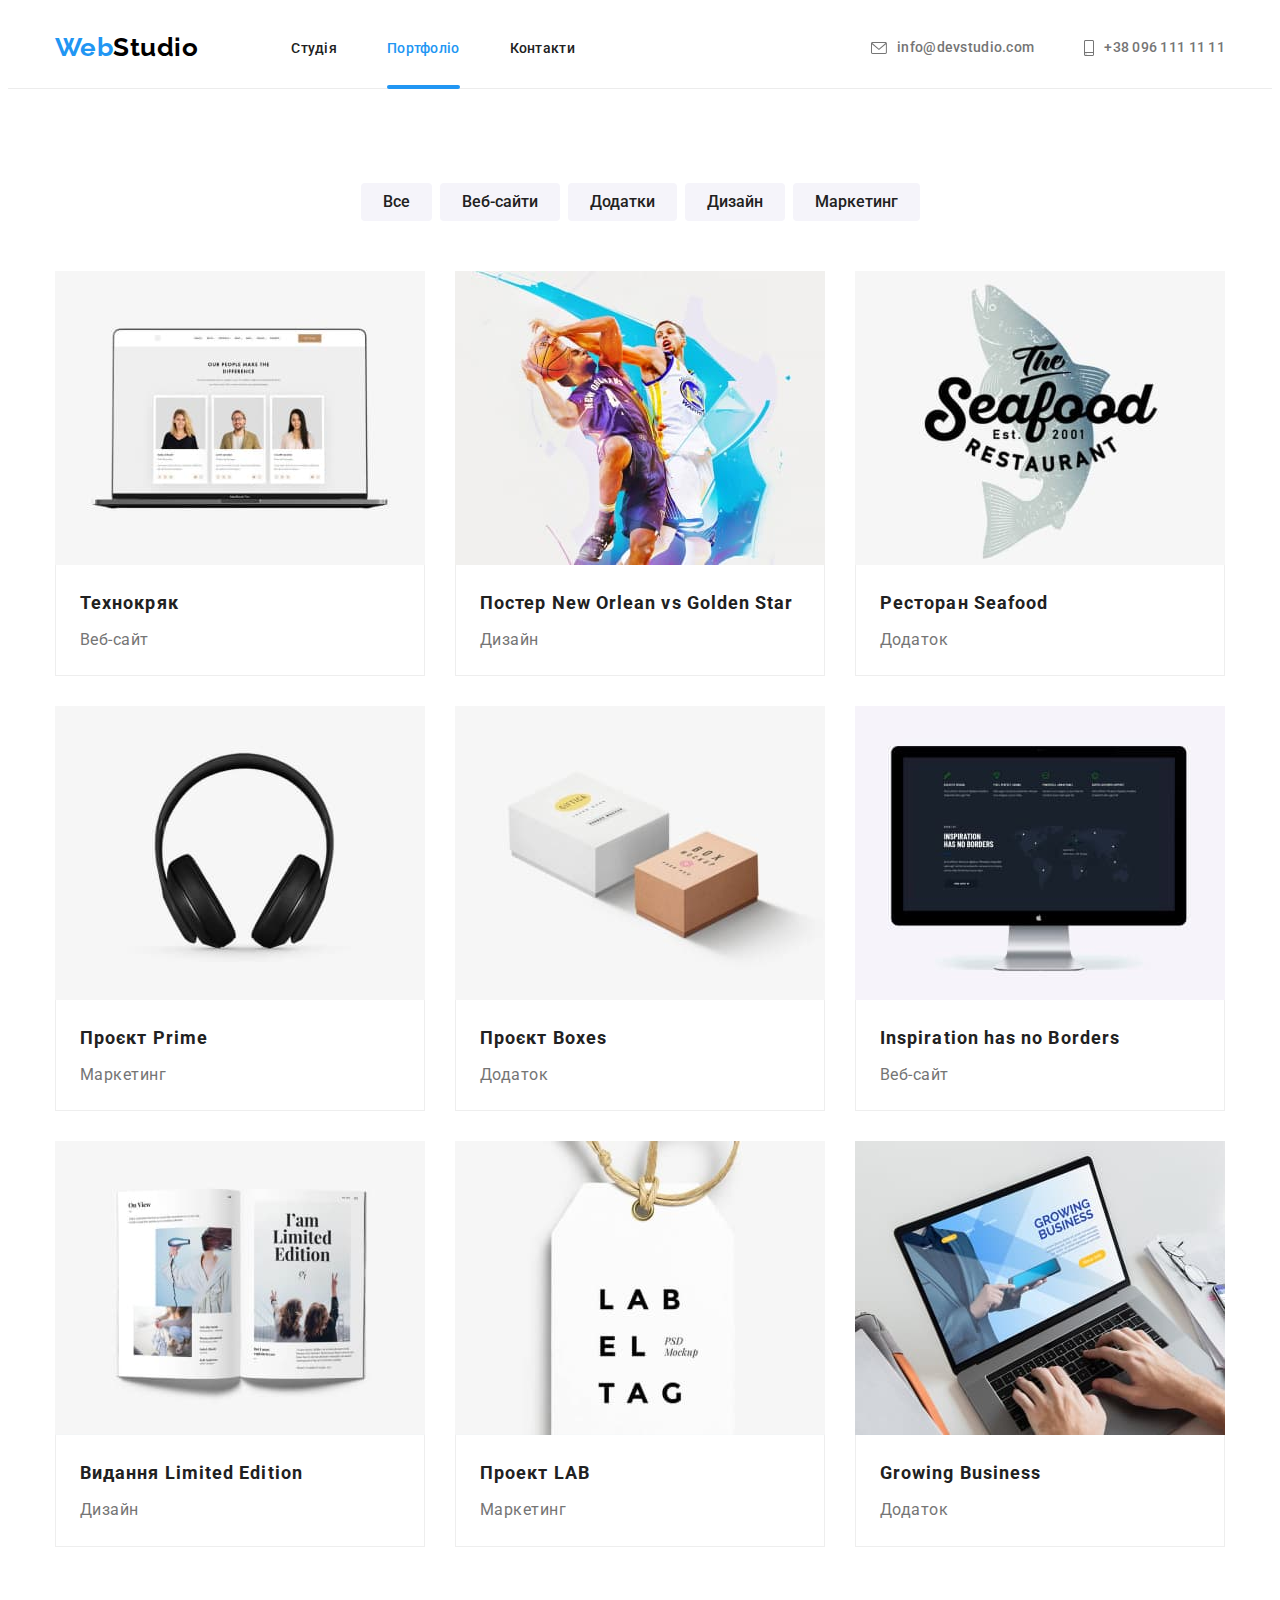
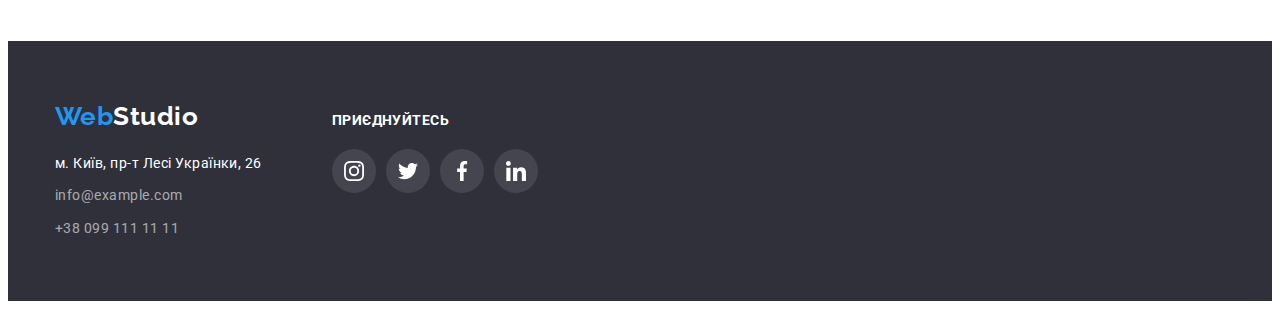
==== portfolio.html @ b7d9ddee "Добавив матеріали ДЗ 5" ====
<!DOCTYPE html>
<html lang="uk">
	<head>
		<meta charset="UTF-8" />
		<meta http-equiv="X-UA-Compatible" content="IE=edge" />
		<meta name="viewport" content="width=device-width, initial-scale=1.0" />
		<title>Document</title>
		<link
			rel="stylesheet"
			href="https://cdnjs.cloudflare.com/ajax/libs/modern-normalize/1.1.0/modern-normalize.min.css"
			integrity="sha512-wpPYUAdjBVSE4KJnH1VR1HeZfpl1ub8YT/NKx4PuQ5NmX2tKuGu6U/JRp5y+Y8XG2tV+wKQpNHVUX03MfMFn9Q=="
			crossorigin="anonymous"
			referrerpolicy="no-referrer"
		/>
		<link
			href="https://fonts.googleapis.com/css2?family=Edu+TAS+Beginner:wght@700&family=Raleway:wght@700&family=Roboto:wght@400;500;700;900&display=swap"
			rel="stylesheet"
		/>
		<link rel="stylesheet" href="./css/styles.css" />
	</head>
	<body>
		<header class="header">
			<div class="container">
				<nav class="nav">
					<a href="./index.html" class="logo"><span class="logo-color">Web</span>Studio</a>
					<ul class="list header-list">
						<li class="header-item"><a href="./index.html" class="nav-list">Студія</a></li>
						<li class="header-item"><a href="./portfolio.html" class="nav-list current">Портфоліо</a></li>
						<li class="header-item"><a href="" class="nav-list">Контакти</a></li>
					</ul>
				</nav>
				<ul class="contacts">
					<li class="contacts-item">
						<a href="mailto:info@devstudio.com" class="contacts-mail">
							<svg class="contacts-icon" width="16" height="12">
								<use href="./images/symbol-defs.svg#icon-envelope"></use>
							</svg>
							info@devstudio.com</a
						>
					</li>
					<li>
						<a href="tel:+380961111111" class="contacts-tel">
							<svg class="contacts-icon" width="10" height="16">
								<use href="./images/symbol-defs.svg#icon-smartphone"></use>
							</svg>
							+38 096 111 11 11</a
						>
					</li>
				</ul>
			</div>
		</header>

		<main>
			<section class="section">
				<div class="container">
					<h1 class="visually-hidden">Наши роботи</h1>
					<ul class="list-button">
						<li class="button-item"><button type="button" class="button">Все</button></li>
						<li class="button-item"><button type="button" class="button">Веб-сайти</button></li>
						<li class="button-item"><button type="button" class="button">Додатки</button></li>
						<li class="button-item"><button type="button" class="button">Дизайн</button></li>
						<li class="button-item"><button type="button" class="button">Маркетинг</button></li>
					</ul>
					<ul class="list-works">
						<li class="item-works">
							<a href="" class="works-link">
								<div class="overlay">
									<img src="./images/robota1.jpg" alt="Откритий ноутбук" width="370" height="294" class="image" />
									<p class="overlay-content">
										Ресурс пропонує комплексні пропозиції з різним рівнем функціоналу та сервісів. Все це дозволить
										відвідувачу отримати вичерпні відомості про компанію чи приватну особу.
									</p>
								</div>
								<div class="container-works">
									<h2 class="works-title">Технокряк</h2>
									<p class="works-text">Веб-сайт</p>
								</div>
							</a>
						</li>
						<li class="item-works">
							<a href="" class="works-link">
								<div class="overlay">
									<img src="./images/robota2.jpg" alt="Два баскитболиста" width="370" height="294" />

									<p class="overlay-content">
										Ресурс пропонує комплексні пропозиції з різним рівнем функціоналу та сервісів. Все це дозволить
										відвідувачу отримати вичерпні відомості про компанію чи приватну особу.
									</p>
								</div>
								<div class="container-works">
									<h2 class="works-title">Постер New Orlean vs Golden Star</h2>
									<p class="works-text">Дизайн</p>
								</div>
							</a>
						</li>
						<li class="item-works">
							<a href="" class="works-link">
								<div class="overlay">
									<img src="./images/robota3.jpg" alt="Логотип" width="370" height="294" />

									<p class="overlay-content">
										Ресурс пропонує комплексні пропозиції з різним рівнем функціоналу та сервісів. Все це дозволить
										відвідувачу отримати вичерпні відомості про компанію чи приватну особу.
									</p>
								</div>
								<div class="container-works">
									<h2 class="works-title">Ресторан Seafood</h2>
									<p class="works-text">Додаток</p>
								</div>
							</a>
						</li>
						<li class="item-works">
							<a href="" class="works-link">
								<div class="overlay">
									<img src="./images/robota4.jpg" alt="Наушники" width="370" height="294" />

									<p class="overlay-content">
										Ресурс пропонує комплексні пропозиції з різним рівнем функціоналу та сервісів. Все це дозволить
										відвідувачу отримати вичерпні відомості про компанію чи приватну особу.
									</p>
								</div>
								<div class="container-works">
									<h2 class="works-title">Проєкт Prime</h2>
									<p class="works-text">Маркетинг</p>
								</div>
							</a>
						</li>
						<li class="item-works">
							<a href="" class="works-link">
								<div class="overlay">
									<img src="./images/robota5.jpg" alt="Два бокса" width="370" height="294" />

									<p class="overlay-content">
										Ресурс пропонує комплексні пропозиції з різним рівнем функціоналу та сервісів. Все це дозволить
										відвідувачу отримати вичерпні відомості про компанію чи приватну особу.
									</p>
								</div>
								<div class="container-works">
									<h2 class="works-title">Проєкт Boxes</h2>
									<p class="works-text">Додаток</p>
								</div>
							</a>
						</li>
						<li class="item-works">
							<a href="" class="works-link">
								<div class="overlay">
									<img src="./images/robota6.jpg" alt="Монитор" width="370" height="294" />

									<p class="overlay-content">
										Ресурс пропонує комплексні пропозиції з різним рівнем функціоналу та сервісів. Все це дозволить
										відвідувачу отримати вичерпні відомості про компанію чи приватну особу.
									</p>
								</div>
								<div class="container-works">
									<h2 class="works-title">Inspiration has no Borders</h2>
									<p class="works-text">Веб-сайт</p>
								</div>
							</a>
						</li>
						<li class="item-works">
							<a href="" class="works-link">
								<div class="overlay">
									<img src="./images/robota7.jpg" alt="Откритая книга" width="370" height="294" />

									<p class="overlay-content">
										Ресурс пропонує комплексні пропозиції з різним рівнем функціоналу та сервісів. Все це дозволить
										відвідувачу отримати вичерпні відомості про компанію чи приватну особу.
									</p>
								</div>
								<div class="container-works">
									<h2 class="works-title">Видання Limited Edition</h2>
									<p class="works-text">Дизайн</p>
								</div>
							</a>
						</li>
						<li class="item-works">
							<a href="" class="works-link">
								<div class="overlay">
									<img src="./images/robota8.jpg" alt="Бирка" width="370" height="294" />

									<p class="overlay-content">
										Ресурс пропонує комплексні пропозиції з різним рівнем функціоналу та сервісів. Все це дозволить
										відвідувачу отримати вичерпні відомості про компанію чи приватну особу.
									</p>
								</div>
								<div class="container-works">
									<h2 class="works-title">Проект LAB</h2>
									<p class="works-text">Маркетинг</p>
								</div>
							</a>
						</li>
						<li class="item-works">
							<a href="" class="works-link">
								<div class="overlay">
									<img src="./images/robota9.jpg" alt="Откритий ноутбук" width="370" height="294" />

									<p class="overlay-content">
										Ресурс пропонує комплексні пропозиції з різним рівнем функціоналу та сервісів. Все це дозволить
										відвідувачу отримати вичерпні відомості про компанію чи приватну особу.
									</p>
								</div>
								<div class="container-works">
									<h2 class="works-title">Growing Business</h2>
									<p class="works-text">Додаток</p>
								</div>
							</a>
						</li>
					</ul>
				</div>
			</section>
		</main>

		<footer class="footer">
			<div class="container">
				<div class="fotter-address-list">
					<a href="./index.html" class="logo-footer">
						<span class="logo-color">Web</span><span class="footer-logo-color">Studio</span>
					</a>
					<address>
						<ul class="address-list">
							<li class="address-item">
								<a href="https://goo.gl/maps/35UjGf1LxanLmhbe7" class="address">м. Київ, пр-т Лесі Українки, 26</a>
							</li>
							<li class="address-item"><a href="mailto:info@example.com" class="footer-mail">info@example.com</a></li>
							<li class="address-item"><a href="tel:+380991111111" class="footer-tel">+38 099 111 11 11</a></li>
						</ul>
					</address>
				</div>
				<div class="footer-soc">
					<h3 class="soc-title">ПРИЄДНУЙТЕСЬ</h3>
					<ul class="footer-soc-list">
						<li class="footer-soc-item">
							<a href="" class="footer-soc-link">
								<svg class="footer-soc-icon" width="20" height="20">
									<use href="./images/symbol-defs.svg#icon-instagram"></use>
								</svg>
							</a>
						</li>
						<li class="footer-soc-item">
							<a href="" class="footer-soc-link">
								<svg class="footer-soc-icon" width="20" height="20">
									<use href="./images/symbol-defs.svg#icon-twitter"></use>
								</svg>
							</a>
						</li>
						<li class="footer-soc-item">
							<a href="" class="footer-soc-link">
								<svg class="footer-soc-icon" width="20" height="20">
									<use href="./images/symbol-defs.svg#icon-facebook"></use>
								</svg>
							</a>
						</li>
						<li class="footer-soc-item">
							<a href="" class="footer-soc-link">
								<svg class="footer-soc-icon" width="20" height="20">
									<use href="./images/symbol-defs.svg#icon-linkedin"></use>
								</svg>
							</a>
						</li>
					</ul>
				</div>
			</div>
		</footer>
	</body>
</html>
---- css/styles.css ----
:root {
	--primary-text-color: #757575;
	--title-text-color: #212121;
	--title: #ffffff;
	--accent-color: #2196f3;
}

body {
	background-color: #ffffff;
	color: var(--primary-text-color);

	font-family: "Roboto", sans-serif;
	letter-spacing: 0.03em;
}

h1,
h2,
h3,
h4,
h5,
h6,
p {
	margin: 0;
}
ul,
ol {
	margin: 0;
	padding-left: 0;
}

header {
	border-bottom: 1px solid #ececec;
}

*,
*::before,
*::after {
	box-sizing: border-box;
}

img {
	display: block;
	max-width: 100%;
	height: auto;
}

.container {
	max-width: 1200px;
	margin-left: auto;
	margin-right: auto;
	padding-left: 15px;
	padding-right: 15px;
}

.section {
	padding-top: 94px;
	padding-bottom: 94px;
}

/* -----Header----- */

.logo {
	font-family: "Raleway", sans-serif;

	font-weight: 700;
	color: #000000;
	font-size: 26px;
	line-height: 1.19;
	text-decoration: none;
	margin-right: 93px;
	padding-top: 24px;
	padding-bottom: 25px;
}

.logo-color {
	color: var(--accent-color);
}

.footer-logo-color {
	color: #ffffff;
}

.list,
.contacts,
.advantage-list,
.work-list,
.work-list-team,
.address-list,
.list-button,
.list-works,
.team-soc-list,
.footer-soc-list,
.client-list {
	list-style-type: none;
}

.header > .container {
	display: flex;
	align-items: center;
}

.nav {
	display: flex;
}

.header-list {
	display: flex;
	align-items: center;
}

.header-item:not(:last-child) {
	margin-right: 50px;
}

.nav-list {
	color: var(--title-text-color);

	font-weight: 500;
	font-size: 14px;
	line-height: 1.14;
	letter-spacing: 0.02em;
	text-decoration: none;
	list-style-type: none;

	transition: color 250ms cubic-bezier(0.4, 0, 0.2, 1);
}

.nav-list:hover,
.nav-list:focus {
	color: var(--accent-color);
}

.current {
	color: var(--accent-color);

	position: relative;
}

.current::after {
	content: "";
	height: 4px;
	width: 100%;

	margin-top: 28px;

	display: block;
	position: absolute;

	background: var(--accent-color);
	border-radius: 2px;
}

.contacts {
	display: flex;
	margin-left: auto;
	align-items: center;
}

.contacts-mail {
	color: var(--primary-text-color);

	font-weight: 500;
	font-size: 14px;
	line-height: 1.14;
	letter-spacing: 0.02em;
	text-decoration: none;

	display: flex;
	align-items: center;

	transition: color 250ms cubic-bezier(0.4, 0, 0.2, 1);
}

.contacts-mail:hover,
.contacts-mail:focus {
	color: var(--accent-color);
}

.contacts-tel {
	color: var(--primary-text-color);

	font-weight: 500;
	font-size: 14px;
	line-height: 1.14;
	letter-spacing: 0.02em;
	text-decoration: none;

	display: flex;
	align-items: center;

	transition: color 250ms cubic-bezier(0.4, 0, 0.2, 1);
}

.contacts-tel:hover,
.contacts-tel:focus {
	color: var(--accent-color);
}

.contacts-icon {
	fill: currentColor;
	margin-right: 10px;
}

.contacts-item {
	margin-right: 50px;
}

/* -----Header----- */

/* -----Секція герой-----*/

.section-hero {
	padding-top: 200px;
	padding-bottom: 200px;
	max-width: 1600px;
	margin: 0 auto;

	background-image: linear-gradient(rgba(47, 48, 58, 0.4), rgba(47, 48, 58, 0.4)), url(../images/Img.jpg);
	background-repeat: no-repeat;
	background-position: center;
	background-size: cover;
}

.title {
	color: var(--title);

	font-weight: 900;
	font-size: 44px;
	line-height: 1.4;
	text-align: center;
	letter-spacing: 0.06em;
	text-transform: uppercase;

	width: 696px;
	margin-bottom: 30px;
	margin-right: auto;
	margin-left: auto;
}

.btn {
	color: var(--title);
	background-color: var(--accent-color);
	box-shadow: 0px 4px 4px rgba(0, 0, 0, 0.15);
	border-radius: 4px;

	font-family: inherit;
	font-weight: 700;
	font-size: 16px;
	line-height: 1.9;
	cursor: pointer;
	text-align: center;
	letter-spacing: 0.06em;
	display: block;
	margin: auto;
	padding: 10px 32px;

	transition: background-color 250ms cubic-bezier(0.4, 0, 0.2, 1);
}

.btn:hover,
.btn:focus {
	background-color: #188ce8;
}

/* -----Секція герой-----*/

/* -----Секція переваг-----*/

.visually-hidden {
	position: absolute;
	white-space: nowrap;
	width: 1px;
	height: 1px;
	overflow: hidden;
	border: 0;
	padding: 0;
	clip: rect(0 0 0 0);
	clip-path: inset(50%);
	margin: -1px;
}

.container-icon {
	display: flex;
	justify-content: center;
	align-items: center;
	width: 270px;
	height: 120px;
	background: #f5f4fa;
	border-radius: 4px;
	margin-bottom: 30px;
}

.advantage-list {
	display: flex;
}

.advantage-item:not(:last-child) {
	margin-right: 30px;
}

.advantage-title {
	color: var(--title-text-color);

	font-size: 14px;
	line-height: 1.14;
	text-transform: uppercase;
	margin-bottom: 10px;
}

.advantage-text {
	font-size: 14px;
	line-height: 1.7;
}

/* -----Секція переваг-----*/

/* -----Чим ми займаємся-----*/

.section-size {
	padding-top: 0;
}

.work-title {
	color: var(--title-text-color);

	font-size: 36px;
	line-height: 1.17;
	text-align: center;
	margin-bottom: 50px;
}

.work-list {
	display: flex;
	gap: 30px;
}

.work-item {
	width: calc((100% - 60px) / 3);

	position: relative;
}

.work-caption {
	position: absolute;

	color: var(--title);
	font-size: 14px;
	line-height: 1.14;
	text-align: center;
	text-transform: uppercase;

	display: flex;
	justify-content: center;
	align-items: center;
	height: 27px;

	width: 100%;
	height: 70px;
	left: 0;
	bottom: 0;
	background: rgba(47, 48, 58, 0.8);
}

/* -----Чим ми займаємся-----*/

/* -----Наша команда----- */

.section-team {
	background-color: #f5f4fa;
}

.work-title-team {
	color: var(--title-text-color);

	font-size: 36px;
	line-height: 1.17;
	text-align: center;
	margin-bottom: 50px;
}

.work-list-team {
	display: flex;
	gap: 30px;
}

.work-item-team {
	width: calc((100% - 90px) / 4);
}

.work-item-team {
	background: #ffffff;
	box-shadow: 0px 1px 3px rgba(0, 0, 0, 0.12), 0px 1px 1px rgba(0, 0, 0, 0.14), 0px 2px 1px rgba(0, 0, 0, 0.2);
	border-radius: 0px 0px 4px 4px;
}

.name-title {
	color: var(--title-text-color);

	font-weight: 500;
	font-size: 16px;
	line-height: 1.19;
	text-align: center;
	padding-top: 30px;
	margin-bottom: 10px;
}

.team-text {
	font-size: 16px;
	line-height: 1.19;
	text-align: center;
	margin-bottom: 16px;
}

.team-soc-list {
	display: flex;
	justify-content: center;
	gap: 10px;
	padding-bottom: 30px;
}

.team-soc-link {
	width: 44px;
	height: 44px;
	border-radius: 50%;
	display: flex;
	align-items: center;
	justify-content: center;
	color: #afb1b8;

	transition: background-color 250ms cubic-bezier(0.4, 0, 0.2, 1), color 250ms cubic-bezier(0.4, 0, 0.2, 1);
}

.team-soc-icon {
	fill: currentColor;
}

.team-soc-link:hover,
.team-soc-link:focus {
	background-color: var(--accent-color);
	color: var(--title);
}

/* -----Наша команда----- */

/* -----Постійні клієнти----- */

.client-title {
	font-size: 36px;
	line-height: 1.16;
	text-align: center;
	letter-spacing: 0.03em;
	color: var(--title-text-color);

	margin-bottom: 50px;
}

.client-list {
	display: flex;
	align-items: center;
	justify-content: center;
	gap: 30px;
}

.client-link-icon {
	width: 170px;
	height: 92px;
	border: 1px solid #afb1b8;
	border-radius: 4px;
	fill: #afb1b8;

	display: flex;
	align-items: center;
	justify-content: center;

	transition: border-color 250ms cubic-bezier(0.4, 0, 0.2, 1), fill 250ms cubic-bezier(0.4, 0, 0.2, 1);
}

.client-link-icon:hover,
.client-link-icon:focus {
	border-color: var(--accent-color);
	fill: var(--accent-color);
}

/* -----Постійні клієнти----- */

/* ----- Footer -----*/

.footer {
	background-color: #2f303a;
	padding-top: 60px;
	padding-bottom: 60px;
}

.logo-footer {
	font-family: "Raleway", sans-serif;

	font-weight: 700;
	color: #000000;
	font-size: 26px;
	line-height: 1.19;
	text-decoration: none;
	display: block;
	margin-bottom: 20px;
}

.address {
	color: #ffffff;

	font-weight: 400;
	font-size: 14px;
	line-height: 1.7;
	text-decoration: none;
	font-style: normal;

	transition: color 250ms cubic-bezier(0.4, 0, 0.2, 1);
}

.address-item:not(:last-child) {
	margin-bottom: 9px;
}

.address:hover {
	color: var(--accent-color);
}

.footer-mail,
.footer-tel {
	color: rgba(255, 255, 255, 0.6);

	font-weight: 400;
	font-size: 14px;
	line-height: 1.7;
	text-decoration: none;
	font-style: normal;

	transition: color 250ms cubic-bezier(0.4, 0, 0.2, 1);
}

.footer-mail:hover,
.footer-mail:focus {
	color: var(--accent-color);
}

.footer-tel:hover,
.footer-tel:focus {
	color: var(--accent-color);
}

.footer .container {
	display: flex;
}

.footer-soc {
	margin-left: 70px;
}

.soc-title {
	font-size: 14px;
	line-height: 1.14;
	letter-spacing: 0.03em;
	color: var(--title);

	margin-bottom: 20px;
	padding-top: 12px;
}

.footer-soc-list {
	display: flex;
	justify-content: flex-start;
	gap: 10px;
}

.footer-soc-link {
	width: 44px;
	height: 44px;
	border-radius: 50%;
	display: flex;
	align-items: center;
	justify-content: center;
	color: var(--title);
	background-color: rgba(255, 255, 255, 0.1);

	transition: background-color 250ms cubic-bezier(0.4, 0, 0.2, 1);
}

.footer-soc-icon {
	fill: currentColor;
}

.footer-soc-link:hover,
.footer-soc-link:focus {
	background-color: var(--accent-color);
}

/* ----- Footer -----*/

/* -----Портфоліо===== */

.list-button {
	display: flex;
	justify-content: center;
	margin-bottom: 50px;
}

.button-item:not(:last-child) {
	margin-right: 8px;
}

.button {
	background: #f5f4fa;
	border-radius: 4px;
	color: var(--title-text-color);

	font-family: inherit;
	font-weight: 500;
	font-size: 16px;
	line-height: 1.6;
	text-align: center;
	border: 0;
	cursor: pointer;
	padding: 6px 22px;

	transition: background-color 250ms cubic-bezier(0.4, 0, 0.2, 1), color 250ms cubic-bezier(0.4, 0, 0.2, 1),
		box-shadow 250ms cubic-bezier(0.4, 0, 0.2, 1);
}

.button:hover,
.button:focus {
	background-color: var(--accent-color);
	color: #ffffff;
	box-shadow: 0px 3px 1px rgba(0, 0, 0, 0.1), 0px 1px 2px rgba(0, 0, 0, 0.08), 0px 2px 2px rgba(0, 0, 0, 0.12);
}

/* ----- Роботи -----*/

.list-works {
	display: flex;
	flex-wrap: wrap;
	gap: 30px;
}

.works-link {
	text-decoration: none;
	display: block;

	transition: box-shadow 250ms cubic-bezier(0.4, 0, 0.2, 1);
}

.overlay {
	position: relative;
	overflow: hidden;
}

.overlay-content {
	position: absolute;
	left: 0;
	top: 0;
	width: 100%;
	height: 100%;

	font-size: 18px;
	line-height: 1.55;
	padding: 63px 24px;
	color: var(--title);

	background: rgba(33, 150, 243, 0.9);

	transform: translateY(100%);
	transition: transform 250ms cubic-bezier(0.4, 0, 0.2, 1);
}

.works-link:hover .overlay-content {
	transform: translateY(0);
}

.works-link:hover {
	box-shadow: 0px 4px 4px rgba(0, 0, 0, 0.25);
}

.container-works {
	padding: 20px 24px;
	border-bottom: 1px solid #eeeeee;
	border-right: 1px solid #eeeeee;
	border-left: 1px solid #eeeeee;
}

.works-title {
	color: var(--title-text-color);

	font-style: normal;
	font-size: 18px;
	line-height: 2;
	letter-spacing: 0.06em;
	margin-bottom: 4px;
}

.works-text {
	color: var(--primary-text-color);

	font-size: 16px;
	line-height: 1.9;
}

.item-works {
	background: #ffffff;

	width: calc((100% - 60px) / 3);
}
/* ----- Роботи -----*/

/* ----- Модальне вікно -----*/

.backdrop {
	position: fixed;
	top: 0;
	width: 100%;
	height: 100%;

	background-color: rgba(0, 0, 0, 0.2);

	transition: opacity 300ms cubic-bezier(0.4, 0, 0.2, 1), visibility 300ms cubic-bezier(0.4, 0, 0.2, 1);
}

.modal {
	width: 528px;
	min-height: 581px;

	background-color: #fff;
	box-shadow: 0px 1px 3px rgba(0, 0, 0, 0.12), 0px 1px 1px rgba(0, 0, 0, 0.14), 0px 2px 1px rgba(0, 0, 0, 0.2);
	border-radius: 4px;

	position: absolute;
	top: 50%;
	left: 50%;
	transform: translate(-50%, -50%) scale(1) rotate(0);

	transition: transform 300ms cubic-bezier(0.4, 0, 0.2, 1);
}

.backdrop.is-hidden .modal {
	transform: translate(-50%, -50%) scale(0) rotate(360deg);
}

.modal-close {
	position: absolute;
	top: 8px;
	right: 8px;

	width: 30px;
	height: 30px;

	background: #ffffff;
	border: 1px solid rgba(0, 0, 0, 0.1);

	border-radius: 50%;
	cursor: pointer;
}

.modal-close-svg {
	fill: currentColor;
}

.is-hidden {
	opacity: 0;
	visibility: hidden;
	pointer-events: none;
}

/* ----- Модальне вікно -----*/
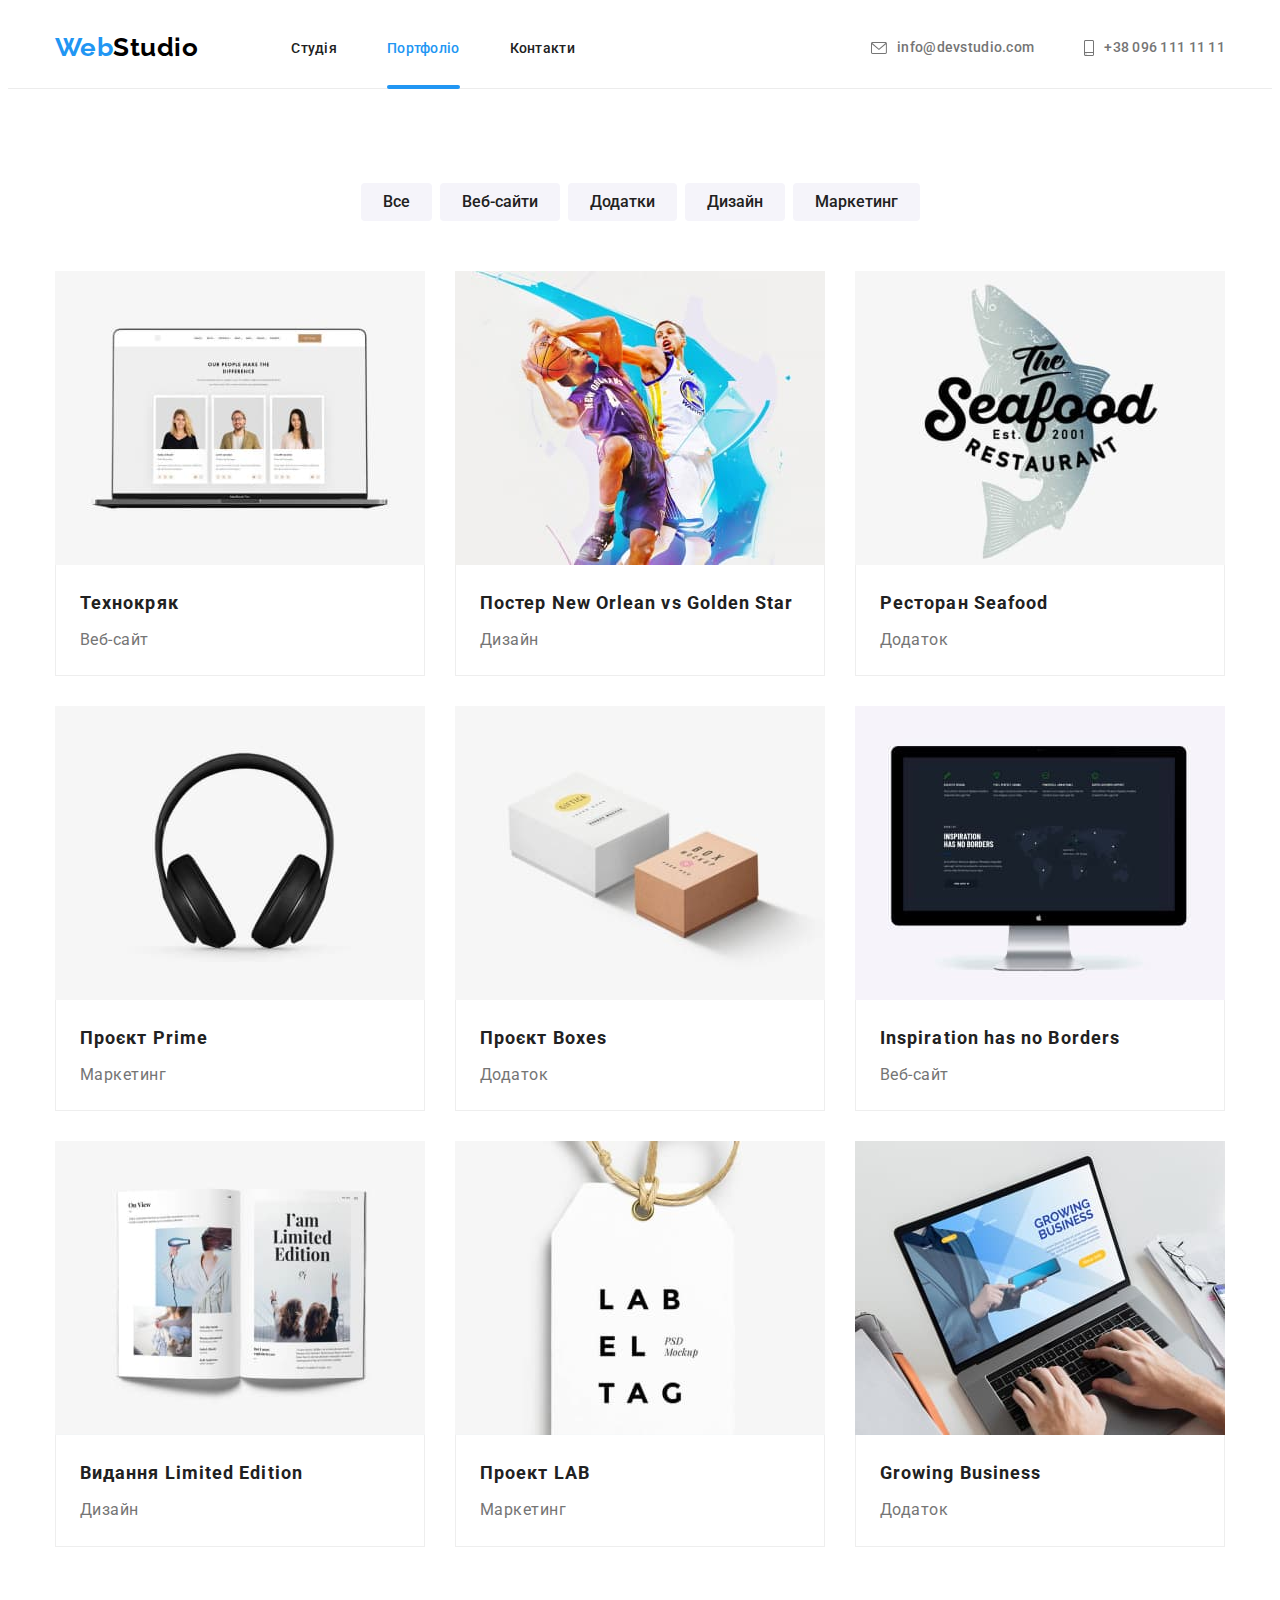
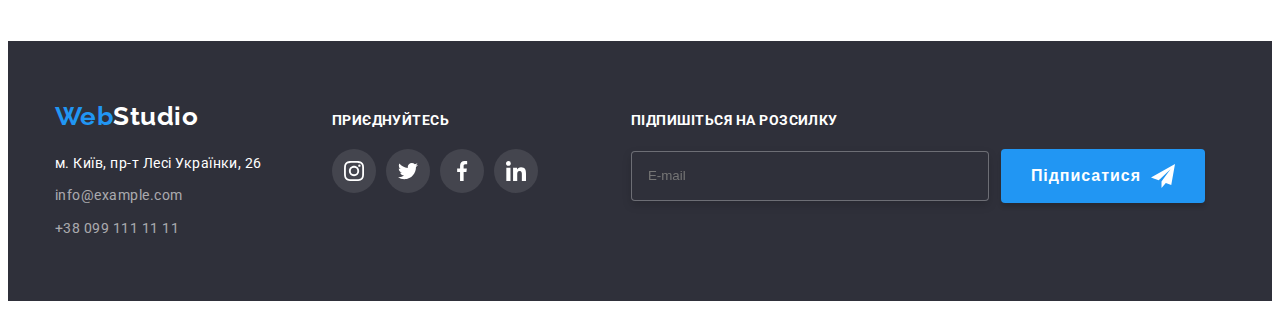
==== commit c996d1e9: "Виконав ДЗ 6" ====
--- a/portfolio.html
+++ b/portfolio.html
@@ -259,6 +259,18 @@
 						</li>
 					</ul>
 				</div>
+				<div class="footer-form-container">
+					<b class="footer-form-title">Підпишіться на розсилку</b>
+					<form class="footer-form">
+						<input type="email" class="input-email" placeholder="E-mail" name="email" />
+						<button type="submit" class="btn-form">
+							Підписатися
+							<svg class="footer-form-icon" width="24" height="24">
+								<use href="./images/symbol-defs (2).svg#icon-icon-send"></use>
+							</svg>
+						</button>
+					</form>
+				</div>
 			</div>
 		</footer>
 	</body>
--- a/css/styles.css
+++ b/css/styles.css
@@ -242,6 +242,7 @@
 	background-color: var(--accent-color);
 	box-shadow: 0px 4px 4px rgba(0, 0, 0, 0.15);
 	border-radius: 4px;
+	border-color: transparent;
 
 	font-family: inherit;
 	font-weight: 700;
@@ -592,6 +593,77 @@
 	background-color: var(--accent-color);
 }
 
+.footer-form-container {
+	padding-top: 12px;
+	margin-left: 93px;
+}
+
+.footer-form {
+	display: flex;
+	justify-content: flex-end;
+	align-items: center;
+}
+
+.footer-form-title {
+	text-transform: uppercase;
+	font-size: 14px;
+	line-height: 1.14;
+
+	color: var(--title);
+
+	display: block;
+
+	margin-bottom: 20px;
+}
+
+.input-email {
+	display: block;
+	border: 1px solid rgba(255, 255, 255, 0.3);
+	filter: drop-shadow(0px 4px 4px rgba(0, 0, 0, 0.15));
+	border-radius: 4px;
+
+	width: 358px;
+	height: 50px;
+	background-color: #2f303a;
+	color: var(--title);
+
+	padding-left: 16px;
+}
+
+.btn-form {
+	margin-left: 12px;
+	padding: 10px 28px;
+
+	background-color: var(--accent-color);
+	color: var(--title);
+	border-color: transparent;
+
+	box-shadow: 0px 4px 4px rgba(0, 0, 0, 0.15);
+	border-radius: 4px;
+	cursor: pointer;
+
+	font-weight: 700;
+	font-size: 16px;
+	line-height: 30px;
+	letter-spacing: 0.06em;
+
+	display: flex;
+	justify-content: center;
+	align-items: center;
+	gap: 10px;
+
+	transition: background-color 250ms cubic-bezier(0.4, 0, 0.2, 1);
+}
+
+.btn-form:hover,
+.btn-form:focus {
+	background-color: #188ce8;
+}
+
+.footer-form-icon {
+	fill: currentColor;
+}
+
 /* ----- Footer -----*/
 
 /* -----Портфоліо===== */
@@ -631,6 +703,8 @@
 	box-shadow: 0px 3px 1px rgba(0, 0, 0, 0.1), 0px 1px 2px rgba(0, 0, 0, 0.08), 0px 2px 2px rgba(0, 0, 0, 0.12);
 }
 
+/* -----Портфоліо===== */
+
 /* ----- Роботи -----*/
 
 .list-works {
@@ -725,6 +799,8 @@
 	width: 528px;
 	min-height: 581px;
 
+	padding: 40px;
+
 	background-color: #fff;
 	box-shadow: 0px 1px 3px rgba(0, 0, 0, 0.12), 0px 1px 1px rgba(0, 0, 0, 0.14), 0px 2px 1px rgba(0, 0, 0, 0.2);
 	border-radius: 4px;
@@ -758,6 +834,14 @@
 
 .modal-close-svg {
 	fill: currentColor;
+
+	transition: fill 250ms cubic-bezier(0.4, 0, 0.2, 1);
+}
+
+.modal-close:hover .modal-close-svg,
+.modal-close:focus .modal-close-svg {
+	fill: var(--accent-color);
+	outline: 0;
 }
 
 .is-hidden {
@@ -766,4 +850,185 @@
 	pointer-events: none;
 }
 
+.modal-title {
+	font-weight: 700;
+	font-size: 20px;
+	line-height: 1.15;
+	text-align: center;
+	color: var(--title-text-color);
+
+	margin-bottom: 12px;
+}
+
+.modal-label span {
+	display: block;
+	margin-bottom: 4px;
+
+	font-weight: 400;
+	font-size: 12px;
+	line-height: 1.16;
+	letter-spacing: 0.01em;
+}
+
+.modal-input {
+	width: 100%;
+	height: 40px;
+
+	border: 1px solid rgba(33, 33, 33, 0.2);
+	border-radius: 4px;
+
+	font-weight: 400;
+	font-size: 12px;
+	line-height: 1.16;
+	letter-spacing: 0.01em;
+
+	color: currentColor;
+
+	padding-left: 42px;
+	cursor: pointer;
+
+	transition: border 250ms cubic-bezier(0.4, 0, 0.2, 1);
+}
+
+.container-form-icon {
+	position: relative;
+	margin-bottom: 10px;
+}
+
+.modal-svg {
+	position: absolute;
+	top: 50%;
+	left: 12px;
+
+	transition: fill 250ms cubic-bezier(0.4, 0, 0.2, 1);
+}
+
+.modal-input:hover,
+.modal-input:focus {
+	border: 1px solid #2196f3;
+	outline: none;
+}
+
+.modal-input:hover + .modal-svg,
+.modal-input:focus + .modal-svg {
+	fill: var(--accent-color);
+}
+
+.modal-textarea {
+	width: 100%;
+	height: 120px;
+	padding: 12px 16px;
+	margin-bottom: 20px;
+
+	border: 1px solid rgba(33, 33, 33, 0.2);
+	border-radius: 4px;
+
+	font-weight: 400;
+	font-size: 12px;
+	line-height: 1.16;
+	letter-spacing: 0.01em;
+
+	color: currentColor;
+
+	resize: none;
+
+	transition: border 250ms cubic-bezier(0.4, 0, 0.2, 1);
+}
+
+.modal-textarea:hover,
+.modal-textarea:focus {
+	border: 1px solid #2196f3;
+	outline: none;
+}
+
+.modal-label-terms {
+	display: flex;
+	justify-content: center;
+	align-items: center;
+
+	margin-bottom: 30px;
+}
+
+.modal-checkbox {
+	position: absolute;
+	white-space: nowrap;
+	width: 1px;
+	height: 1px;
+	overflow: hidden;
+	border: 0;
+	padding: 0;
+	clip: rect(0 0 0 0);
+	clip-path: inset(50%);
+	margin: -1px;
+}
+
+.check-icon {
+	display: inline-block;
+
+	width: 16px;
+	height: 15px;
+	border: 2px solid rgba(33, 33, 33, 1);
+	border-radius: 2px;
+
+	transition: background-color 250ms cubic-bezier(0.4, 0, 0.2, 1), background-image 250ms cubic-bezier(0.4, 0, 0.2, 1);
+}
+
+.modal-checkbox:checked + .check-icon {
+	background-color: var(--accent-color);
+	border-color: transparent;
+
+	background-image: url(../images/icon\ check.svg);
+	background-size: contain;
+	background-origin: border-box;
+	background-repeat: no-repeat;
+}
+
+.checkbox-text {
+	margin-left: 7px;
+
+	font-weight: 400;
+	font-size: 14px;
+	line-height: 1.7;
+}
+
+.checkbox-link {
+	margin-left: 3px;
+
+	font-weight: 400;
+	font-size: 14px;
+	line-height: 1.7;
+
+	text-decoration: underline;
+
+	color: #2196f3;
+}
+
+.modal-btn {
+	font-weight: 700;
+	font-size: 16px;
+	line-height: 1.9;
+	letter-spacing: 0.06em;
+
+	color: var(--title);
+
+	background: #2196f3;
+	box-shadow: 0px 4px 4px rgba(0, 0, 0, 0.15);
+	border-radius: 4px;
+	border-color: transparent;
+
+	width: 200px;
+	height: 50px;
+
+	display: block;
+	margin: auto;
+	cursor: pointer;
+
+	transition: background 250ms cubic-bezier(0.4, 0, 0.2, 1);
+}
+
+.modal-btn:hover,
+.modal-btn:focus {
+	background: #188ce8;
+}
+
 /* ----- Модальне вікно -----*/
